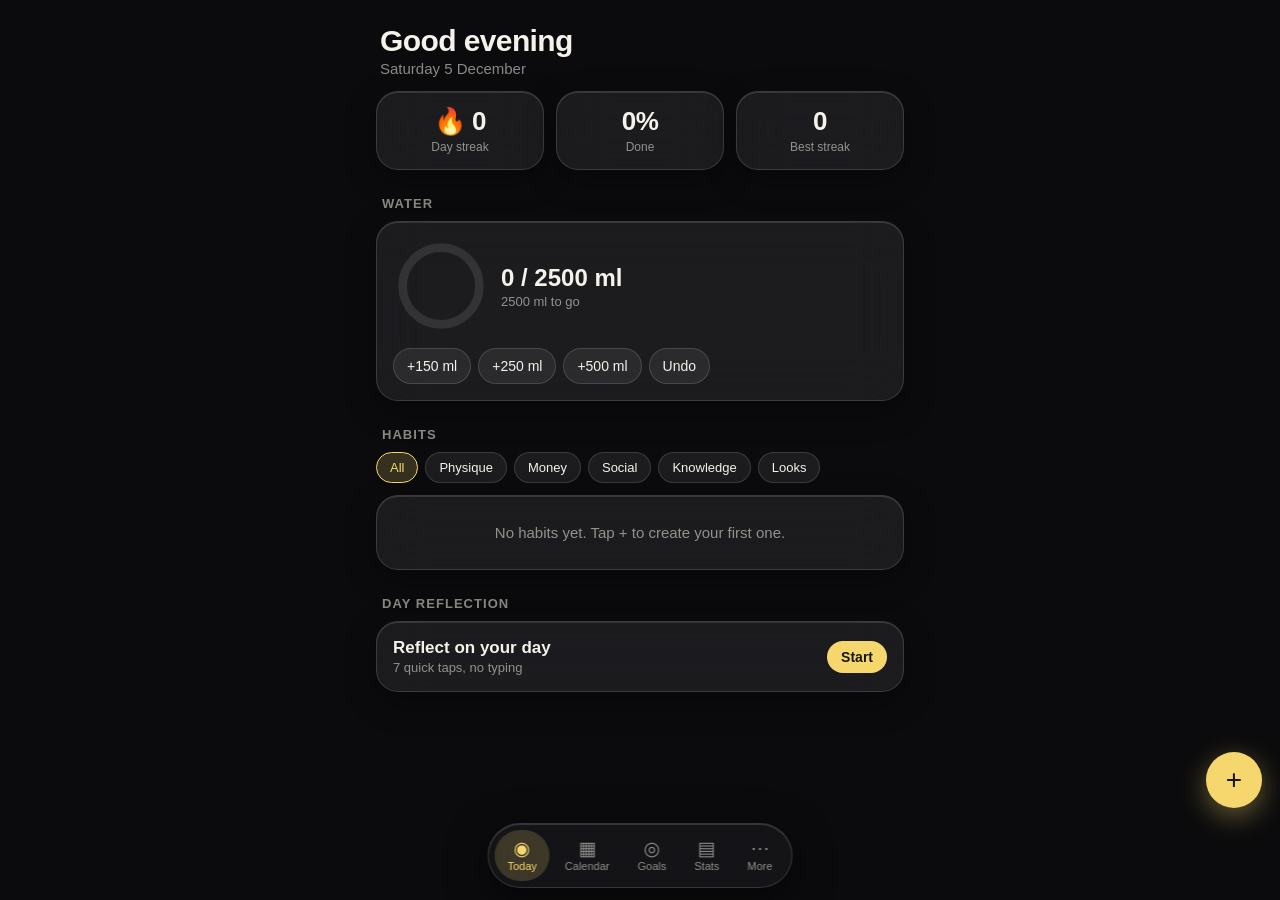
==== index.html @ 5b6a5ac0 "First version of the SI app (PWA): habits, calendar, water, goals, stats, reflection, lock, backup C" ====
<!doctype html>
<html lang="en">
<head>
<meta charset="utf-8">
<meta name="viewport" content="width=device-width,initial-scale=1,viewport-fit=cover,user-scalable=no">
<meta name="theme-color" content="#0b0b0d">
<meta name="apple-mobile-web-app-capable" content="yes">
<meta name="mobile-web-app-capable" content="yes">
<meta name="apple-mobile-web-app-status-bar-style" content="black-translucent">
<meta name="apple-mobile-web-app-title" content="SI">
<link rel="manifest" href="manifest.webmanifest">
<link rel="apple-touch-icon" href="icons/icon-180.png">
<link rel="icon" href="icons/icon.svg">
<link rel="stylesheet" href="style.css">
<title>SI</title>
</head>
<body>
<div id="bg"></div>
<main id="view"></main>
<nav id="tabs"></nav>
<div id="modal-root"></div>
<div id="lock-root"></div>
<canvas id="fx"></canvas>
<script src="app.js"></script>
</body>
</html>
---- style.css ----
:root{
  --bg:#0b0b0d; --glass:rgba(255,255,255,.07); --glass-2:rgba(255,255,255,.11);
  --line:rgba(255,255,255,.14); --text:#f4f2ea; --dim:rgba(244,242,234,.55);
  --accent:#f5d76e; --accent-soft:rgba(245,215,110,.18); --ok:#4ade80; --rest:#7aa2c9;
  --r:22px; --ease:cubic-bezier(.22,.9,.3,1);
}
*{box-sizing:border-box;-webkit-tap-highlight-color:transparent}
html,body{margin:0;height:100%;background:var(--bg);color:var(--text);font-family:-apple-system,BlinkMacSystemFont,"SF Pro Display","Helvetica Neue",sans-serif;overscroll-behavior:none}
#bg{position:fixed;inset:0;z-index:-1;background:
  radial-gradient(600px 400px at 85% -5%,rgba(245,215,110,.16),transparent 70%),
  radial-gradient(500px 500px at -10% 105%,rgba(122,162,201,.10),transparent 70%),var(--bg)}
main{padding:calc(env(safe-area-inset-top) + 18px) 16px calc(env(safe-area-inset-bottom) + 110px);max-width:560px;margin:0 auto;animation:in .45s var(--ease)}
@keyframes in{from{opacity:0;transform:translateY(10px)}to{opacity:1;transform:none}}
h1{font-size:30px;font-weight:700;letter-spacing:-.02em;margin:6px 4px 2px}
h2{font-size:13px;font-weight:600;letter-spacing:.08em;text-transform:uppercase;color:var(--dim);margin:26px 6px 10px}
.sub{color:var(--dim);margin:0 4px 14px;font-size:15px}
.glass{background:var(--glass);border:1px solid var(--line);border-radius:var(--r);backdrop-filter:blur(26px) saturate(160%);-webkit-backdrop-filter:blur(26px) saturate(160%);box-shadow:inset 0 1px 0 rgba(255,255,255,.12),0 10px 30px rgba(0,0,0,.35)}
.card{padding:16px;margin-bottom:12px;transition:transform .35s var(--ease),background .35s}
.row{display:flex;align-items:center;gap:12px}
.grow{flex:1;min-width:0}
.name{font-size:17px;font-weight:600;white-space:nowrap;overflow:hidden;text-overflow:ellipsis}
.meta{font-size:13px;color:var(--dim);margin-top:2px}
.chip{display:inline-block;font-size:11px;padding:3px 9px;border-radius:99px;background:var(--accent-soft);color:var(--accent);margin-right:6px;font-weight:600}
button{font:inherit;color:inherit;border:0;background:none;cursor:pointer}
.btn{padding:11px 18px;border-radius:99px;background:var(--glass-2);border:1px solid var(--line);font-weight:600;transition:transform .25s var(--ease),background .25s}
.btn:active{transform:scale(.95)}
.btn.primary{background:var(--accent);color:#1a1606;border-color:transparent}
.btn.danger{color:#ff8a8a}
.btn.small{padding:7px 13px;font-size:14px}
.check{width:44px;height:44px;border-radius:50%;border:2px solid var(--line);display:grid;place-items:center;flex:none;transition:all .4s var(--ease);font-size:20px;color:transparent}
.check.on{background:var(--accent);border-color:var(--accent);color:#1a1606;box-shadow:0 0 22px rgba(245,215,110,.45);transform:scale(1.04)}
.check.rest{background:rgba(122,162,201,.25);border-color:var(--rest);color:var(--rest)}
.stepper{display:flex;align-items:center;gap:8px}
.stepper button{width:34px;height:34px;border-radius:50%;background:var(--glass-2);border:1px solid var(--line);font-size:18px}
.stepper .val{min-width:62px;text-align:center;font-weight:600;font-variant-numeric:tabular-nums}
.bar{height:10px;border-radius:99px;background:rgba(255,255,255,.09);overflow:hidden}
.bar>i{display:block;height:100%;border-radius:99px;background:linear-gradient(90deg,var(--accent),#ffeaa0);transition:width .7s var(--ease)}
.bar.green>i{background:linear-gradient(90deg,#2fbf6a,var(--ok))}
.hero{display:flex;gap:12px}
.hero .glass{flex:1;padding:14px;text-align:center}
.hero b{display:block;font-size:26px;letter-spacing:-.02em}
.hero span{font-size:12px;color:var(--dim)}
#tabs{position:fixed;left:50%;transform:translateX(-50%);bottom:calc(env(safe-area-inset-bottom) + 12px);display:flex;gap:2px;padding:6px;border-radius:99px;background:rgba(30,30,34,.55);border:1px solid var(--line);backdrop-filter:blur(30px) saturate(180%);-webkit-backdrop-filter:blur(30px) saturate(180%);box-shadow:0 12px 40px rgba(0,0,0,.5),inset 0 1px 0 rgba(255,255,255,.14);z-index:20}
#tabs button{padding:9px 13px;border-radius:99px;font-size:11px;color:var(--dim);display:flex;flex-direction:column;align-items:center;gap:2px;transition:all .35s var(--ease)}
#tabs button .ic{font-size:19px;line-height:1}
#tabs button.on{background:var(--accent-soft);color:var(--accent)}
.cal-head{display:flex;align-items:center;justify-content:space-between;margin:6px 4px 12px}
.cal-head button{width:38px;height:38px;border-radius:50%;background:var(--glass-2);border:1px solid var(--line);font-size:18px}
.cal{display:grid;grid-template-columns:repeat(7,1fr);gap:7px;padding:14px}
.cal .dow{font-size:11px;color:var(--dim);text-align:center}
.day{aspect-ratio:1;border-radius:50%;display:grid;place-items:center;font-size:14px;font-variant-numeric:tabular-nums;transition:all .4s var(--ease);position:relative}
.day.today{outline:2px solid var(--accent);outline-offset:2px}
.day.complete{background:var(--ok);color:#06210f;font-weight:700;box-shadow:0 0 16px rgba(74,222,128,.65)}
.day.restonly{background:rgba(122,162,201,.35)}
.day.sel{transform:scale(1.15)}
.legend{display:flex;gap:14px;font-size:12px;color:var(--dim);margin:10px 6px;flex-wrap:wrap}
.legend i{display:inline-block;width:10px;height:10px;border-radius:50%;margin-right:5px;vertical-align:middle}
.heat{display:grid;grid-auto-flow:column;grid-template-rows:repeat(7,1fr);gap:3px;overflow-x:auto;padding:14px}
.heat i{width:11px;height:11px;border-radius:3px;background:rgba(255,255,255,.06)}
.bars{display:flex;align-items:flex-end;gap:8px;height:120px;padding:14px 14px 4px}
.bars div{flex:1;display:flex;flex-direction:column;justify-content:flex-end;align-items:center;height:100%;gap:6px}
.bars i{width:100%;border-radius:8px 8px 3px 3px;background:linear-gradient(180deg,var(--accent),rgba(245,215,110,.25));transition:height .8s var(--ease);min-height:3px}
.bars.blue i{background:linear-gradient(180deg,#7ec8ff,rgba(126,200,255,.25))}
.bars span{font-size:10px;color:var(--dim)}
.labels{display:flex;gap:8px;padding:0 14px 12px}
.labels span{flex:1;text-align:center;font-size:10px;color:var(--dim)}
#modal-root .scrim{position:fixed;inset:0;z-index:50;background:rgba(0,0,0,.55);backdrop-filter:blur(6px);display:flex;align-items:flex-end;justify-content:center;animation:fade .3s}
@keyframes fade{from{opacity:0}to{opacity:1}}
.sheet{width:100%;max-width:560px;max-height:88vh;overflow:auto;padding:20px 18px calc(env(safe-area-inset-bottom) + 22px);border-radius:28px 28px 0 0;background:rgba(24,24,28,.78);animation:up .45s var(--ease)}
@keyframes up{from{transform:translateY(60px);opacity:0}to{transform:none;opacity:1}}
.sheet h3{margin:0 0 14px;font-size:21px}
label{display:block;font-size:12px;color:var(--dim);margin:14px 4px 6px;letter-spacing:.05em;text-transform:uppercase}
input,select{width:100%;padding:13px 14px;border-radius:14px;border:1px solid var(--line);background:rgba(255,255,255,.07);color:var(--text);font:inherit;font-size:16px;outline:none}
input:focus,select:focus{border-color:var(--accent)}
.seg{display:flex;flex-wrap:wrap;gap:7px}
.seg button{padding:9px 13px;border-radius:99px;background:var(--glass);border:1px solid var(--line);font-size:14px;transition:all .25s}
.seg button.on{background:var(--accent);color:#1a1606;border-color:transparent;font-weight:600}
.actions{display:flex;gap:10px;margin-top:20px}
.actions .btn{flex:1;text-align:center}
.fab{position:fixed;right:18px;bottom:calc(env(safe-area-inset-bottom) + 92px);width:56px;height:56px;border-radius:50%;background:var(--accent);color:#1a1606;font-size:28px;box-shadow:0 8px 28px rgba(245,215,110,.4);z-index:15;transition:transform .3s var(--ease)}
.fab:active{transform:scale(.9)}
.empty{text-align:center;color:var(--dim);padding:28px 10px;font-size:15px}
.emoji-row{display:flex;gap:8px;justify-content:space-between}
.emoji-row button{flex:1;font-size:28px;padding:10px 0;border-radius:16px;background:var(--glass);border:1px solid var(--line);transition:all .25s var(--ease)}
.emoji-row button.on{background:var(--accent-soft);border-color:var(--accent);transform:scale(1.1)}
.abc{display:flex;flex-direction:column;gap:8px}
.abc button{text-align:left;padding:12px 14px;border-radius:14px;background:var(--glass);border:1px solid var(--line);transition:all .25s}
.abc button.on{background:var(--accent-soft);border-color:var(--accent)}
#lock-root .lock{position:fixed;inset:0;z-index:100;background:var(--bg);display:flex;flex-direction:column;align-items:center;justify-content:center;gap:26px}
.dots{display:flex;gap:14px}
.dots i{width:14px;height:14px;border-radius:50%;border:2px solid var(--dim);transition:all .25s}
.dots i.f{background:var(--accent);border-color:var(--accent);box-shadow:0 0 14px rgba(245,215,110,.6)}
.pad{display:grid;grid-template-columns:repeat(3,76px);gap:14px}
.pad button{height:76px;border-radius:50%;font-size:28px;background:var(--glass);border:1px solid var(--line)}
.pad button:active{background:var(--accent-soft)}
.shake{animation:shake .4s}
@keyframes shake{20%,60%{transform:translateX(-10px)}40%,80%{transform:translateX(10px)}}
#fx{position:fixed;inset:0;pointer-events:none;z-index:200;width:100%;height:100%}
.toast{position:fixed;left:50%;top:calc(env(safe-area-inset-top) + 16px);transform:translateX(-50%);padding:12px 20px;border-radius:99px;z-index:300;animation:toast 2.8s var(--ease) forwards;font-weight:600;white-space:nowrap}
@keyframes toast{0%{opacity:0;transform:translate(-50%,-20px)}12%,80%{opacity:1;transform:translate(-50%,0)}100%{opacity:0;transform:translate(-50%,-20px)}}
.water-ring{width:96px;height:96px;flex:none}
.water-ring circle{fill:none;stroke-width:9;stroke-linecap:round}
.cats{display:flex;flex-wrap:wrap;gap:7px;margin-bottom:12px}
.cats button{padding:7px 13px;border-radius:99px;font-size:13px;background:var(--glass);border:1px solid var(--line)}
.cats button.on{background:var(--accent-soft);color:var(--accent);border-color:var(--accent)}
.hint{font-size:13px;color:var(--dim);margin:8px 6px}
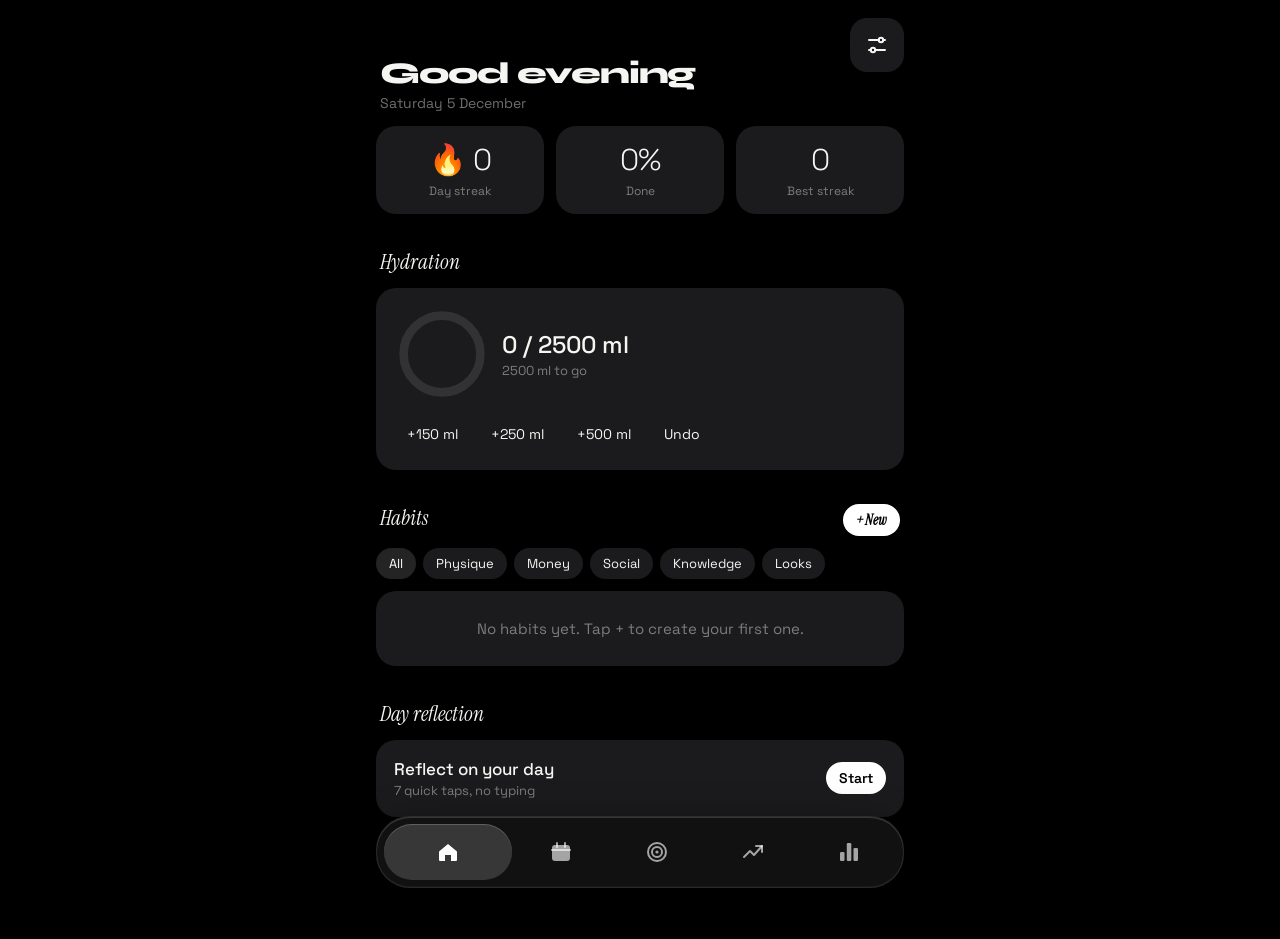
==== commit 9c779d36: "Restyle to black display look with glass tab bar, add income tracker Co-Authored-By: Claude Sonnet 5" ====
--- a/index.html
+++ b/index.html
@@ -11,6 +11,8 @@
 <link rel="manifest" href="manifest.webmanifest">
 <link rel="apple-touch-icon" href="icons/icon-180.png">
 <link rel="icon" href="icons/icon.svg">
+<link rel="preconnect" href="https://fonts.googleapis.com"><link rel="preconnect" href="https://fonts.gstatic.com" crossorigin>
+<link href="https://fonts.googleapis.com/css2?family=Instrument+Serif:ital@1&family=Space+Grotesk:wght@300;400;500;600&family=Syne:wght@800&display=swap" rel="stylesheet">
 <link rel="stylesheet" href="style.css">
 <title>SI</title>
 </head>
--- a/style.css
+++ b/style.css
@@ -104,3 +104,77 @@
 .cats button{padding:7px 13px;border-radius:99px;font-size:13px;background:var(--glass);border:1px solid var(--line)}
 .cats button.on{background:var(--accent-soft);color:var(--accent);border-color:var(--accent)}
 .hint{font-size:13px;color:var(--dim);margin:8px 6px}
+
+/* ===== v2 look: pure black, bold display type, serif labels, glass only where it floats ===== */
+:root{--bg:#000;--card:#1b1b1d;--line:rgba(255,255,255,.08);--ok:#6ee7a8;--text:#f5f5f2;--dim:rgba(245,245,242,.45);
+  --disp:"Syne","SF Pro Display",-apple-system,sans-serif;--serif:"Instrument Serif",Georgia,serif;--body:"Space Grotesk",-apple-system,sans-serif}
+html,body{background:#000;font-family:var(--body)}
+#bg{background:radial-gradient(520px 320px at 100% 0%,rgba(245,215,110,.07),transparent 70%),#000}
+main{position:relative;padding-top:calc(env(safe-area-inset-top) + 28px)}
+h1{font-family:var(--disp);font-weight:800;font-size:30px;letter-spacing:-.035em;margin:30px 4px 4px;padding-right:70px;line-height:1.05}
+.sub{font-size:14px}
+h2{font-family:var(--serif);font-style:italic;font-weight:400;font-size:21px;letter-spacing:0;text-transform:none;color:var(--text);margin:34px 4px 12px;display:flex;justify-content:space-between;align-items:baseline}
+h2 span{font-family:var(--body);font-style:normal;font-size:11px;letter-spacing:.16em;text-transform:uppercase;color:var(--dim)}
+.hbtn{position:absolute;top:calc(env(safe-area-inset-top) + 18px);right:16px;width:54px;height:54px;border-radius:17px;background:var(--card);display:grid;place-items:center;z-index:5;transition:transform .3s var(--ease)}
+.hbtn:active{transform:scale(.92)}
+.hbtn svg,#tabs svg{width:24px;height:24px;fill:currentColor;stroke:none}
+.hbtn svg.o,#tabs svg.o,#tabs svg .o{fill:none;stroke:currentColor;stroke-width:2;stroke-linecap:round;stroke-linejoin:round}
+#tabs svg .f{fill:currentColor;stroke:none}
+.glass{background:var(--card);border:0;border-radius:20px;backdrop-filter:none;-webkit-backdrop-filter:none;box-shadow:none}
+.card{padding:18px}
+.name{font-weight:500}
+.hero .glass,.hero .pill{background:var(--card);border-radius:20px}
+.hero b,.mval,.gpct{font-weight:300;letter-spacing:-.03em}
+.hero b{font-size:30px}
+.pill{flex:1;padding:14px;text-align:center}
+.pill b{display:block;font-size:22px;font-weight:300}.pill span{font-size:12px;color:var(--dim)}
+.chip{background:rgba(255,255,255,.08);color:var(--text);font-weight:500;font-size:10px;letter-spacing:.08em;text-transform:uppercase}
+.check.on{background:#fff;border-color:#fff;color:#000;box-shadow:none}
+.check{border-radius:14px;width:46px;height:46px}
+.btn{background:var(--card);border:0}.btn.primary{background:#fff;color:#000}
+.fab{background:#fff;color:#000;border-radius:18px;box-shadow:0 8px 30px rgba(0,0,0,.6)}
+.bar{height:4px;background:rgba(255,255,255,.1)}.bar>i{background:#fff}.bar.green>i{background:var(--ok)}
+.seg button,.cats button{background:var(--card);border:0}
+.seg button.on{background:#fff;color:#000}
+.cats button.on{background:rgba(255,255,255,.14);color:#fff;border:0}
+/* floating glass tab bar */
+#tabs{width:calc(100% - 32px);max-width:528px;justify-content:space-between;padding:7px;border-radius:34px;background:rgba(28,28,30,.62);border:1px solid rgba(255,255,255,.1);backdrop-filter:blur(28px) saturate(190%);-webkit-backdrop-filter:blur(28px) saturate(190%);box-shadow:inset 0 1px 0 rgba(255,255,255,.16),inset 0 -1px 0 rgba(255,255,255,.04),0 16px 44px rgba(0,0,0,.65)}
+#tabs button{flex:1;height:56px;border-radius:28px;flex-direction:row;justify-content:center;color:rgba(255,255,255,.62);transition:background .4s var(--ease),color .3s,flex .4s var(--ease)}
+#tabs button.on{background:rgba(255,255,255,.16);color:#fff;box-shadow:inset 0 1px 0 rgba(255,255,255,.2);flex:1.5}
+.sheet{background:rgba(24,24,26,.72);backdrop-filter:blur(30px) saturate(180%);-webkit-backdrop-filter:blur(30px) saturate(180%);border-top:1px solid rgba(255,255,255,.12)}
+input,select{background:rgba(255,255,255,.07);border:0;border-radius:14px}
+label{font-family:var(--serif);font-style:italic;text-transform:none;letter-spacing:0;font-size:15px;color:var(--text)}
+.empty{background:var(--card);border-radius:20px}
+/* goals */
+.goalcard{display:flex;gap:14px;background:var(--card);border-radius:20px;padding:18px;margin-bottom:12px;position:relative;align-items:flex-start}
+.gtitle{font-size:17px;font-weight:500;text-transform:uppercase;letter-spacing:.01em;line-height:1.2}
+.gpct{font-size:30px;margin-top:10px}.gpct small{font-size:13px;color:var(--dim);letter-spacing:0}
+.gside{text-align:right;font-size:13px;display:flex;flex-direction:column;align-items:flex-end;gap:2px}
+.gside b{font-size:20px;font-weight:500}.gside small{color:var(--dim)}
+.gbtns{position:absolute;right:-6px;bottom:-14px;display:flex;gap:8px}
+.sq{width:50px;height:50px;border-radius:16px;background:#2a2a2d;font-size:22px;color:#fff;transition:transform .25s var(--ease)}
+.sq.on{background:#fff;color:#000;box-shadow:0 8px 24px rgba(0,0,0,.55)}.sq:active{transform:scale(.9)}
+.gcheck{position:absolute;right:-6px;bottom:-14px}
+.goalcard{margin-bottom:26px}
+/* income */
+.metric{margin:26px 4px 0}
+.mhead{display:flex;justify-content:space-between;align-items:baseline}
+.mhead em{font-family:var(--serif);font-size:24px}
+.mhead span,.axis span{font-size:11px;letter-spacing:.18em;color:var(--dim)}
+.mval{font-size:68px;line-height:1.1;margin-top:10px;display:flex;align-items:baseline}
+.mval small{font-size:24px;color:var(--dim);margin-right:6px}
+.mgoal{font-size:15px;letter-spacing:0;margin-left:14px;color:var(--dim);font-weight:400}
+.chart{width:calc(100% + 32px);margin:18px -16px 0;height:170px;display:block;overflow:visible}
+.draw{stroke-dasharray:1200;stroke-dashoffset:1200;animation:draw 1.4s var(--ease) forwards}
+@keyframes draw{to{stroke-dashoffset:0}}
+.axis{display:flex;justify-content:space-between;margin:6px 0 16px}
+.flat{background:var(--card);border-radius:20px;margin-bottom:10px}
+.amt{font-weight:300;font-size:22px;letter-spacing:-.02em}
+/* consistency grid */
+.cons{display:grid;grid-template-columns:repeat(10,1fr);gap:7px}
+.cons i{aspect-ratio:1;border-radius:9px;background:#141416}
+.heat{background:var(--card)}.bars{background:none}
+.glass:has(>.bars){background:var(--card)}
+.cal{background:var(--card)}
+.day{border-radius:12px}.day.today{outline:1.5px solid #fff}
+.stepper button{background:#2a2a2d;border:0;border-radius:12px}
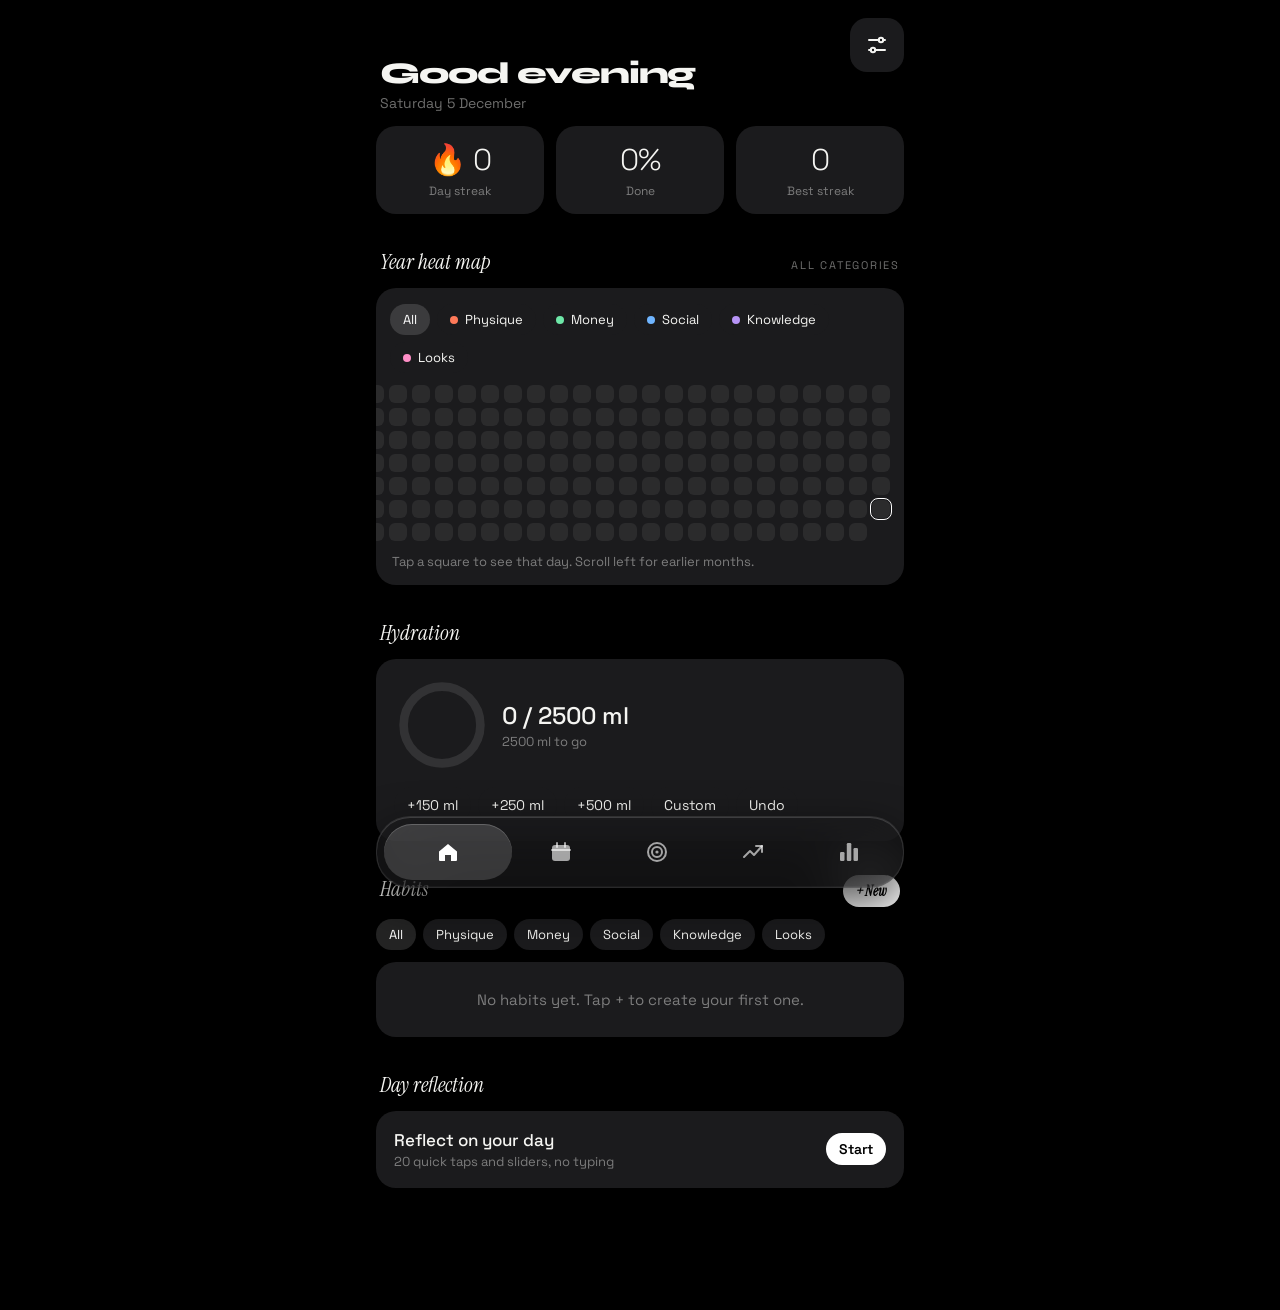
==== commit cf93f32c: "Add Ascend name and Liquid Glass style logo Co-Authored-By: Claude Haiku 5.5 <noreply@anthropic.com>" ====
--- a/index.html
+++ b/index.html
@@ -7,14 +7,14 @@
 <meta name="apple-mobile-web-app-capable" content="yes">
 <meta name="mobile-web-app-capable" content="yes">
 <meta name="apple-mobile-web-app-status-bar-style" content="black-translucent">
-<meta name="apple-mobile-web-app-title" content="SI">
+<meta name="apple-mobile-web-app-title" content="Ascend">
 <link rel="manifest" href="manifest.webmanifest">
 <link rel="apple-touch-icon" href="icons/icon-180.png">
 <link rel="icon" href="icons/icon.svg">
 <link rel="preconnect" href="https://fonts.googleapis.com"><link rel="preconnect" href="https://fonts.gstatic.com" crossorigin>
 <link href="https://fonts.googleapis.com/css2?family=Instrument+Serif:ital@1&family=Space+Grotesk:wght@300;400;500;600&family=Syne:wght@800&display=swap" rel="stylesheet">
 <link rel="stylesheet" href="style.css">
-<title>SI</title>
+<title>Ascend</title>
 </head>
 <body>
 <div id="bg"></div>
--- a/style.css
+++ b/style.css
@@ -9,7 +9,7 @@
 #bg{position:fixed;inset:0;z-index:-1;background:
   radial-gradient(600px 400px at 85% -5%,rgba(245,215,110,.16),transparent 70%),
   radial-gradient(500px 500px at -10% 105%,rgba(122,162,201,.10),transparent 70%),var(--bg)}
-main{padding:calc(env(safe-area-inset-top) + 18px) 16px calc(env(safe-area-inset-bottom) + 110px);max-width:560px;margin:0 auto;animation:in .45s var(--ease)}
+main{padding:calc(env(safe-area-inset-top) + 18px) 16px calc(env(safe-area-inset-bottom) + 110px);max-width:560px;margin:0 auto}
 @keyframes in{from{opacity:0;transform:translateY(10px)}to{opacity:1;transform:none}}
 h1{font-size:30px;font-weight:700;letter-spacing:-.02em;margin:6px 4px 2px}
 h2{font-size:13px;font-weight:600;letter-spacing:.08em;text-transform:uppercase;color:var(--dim);margin:26px 6px 10px}
@@ -32,7 +32,7 @@
 .check.rest{background:rgba(122,162,201,.25);border-color:var(--rest);color:var(--rest)}
 .stepper{display:flex;align-items:center;gap:8px}
 .stepper button{width:34px;height:34px;border-radius:50%;background:var(--glass-2);border:1px solid var(--line);font-size:18px}
-.stepper .val{min-width:62px;text-align:center;font-weight:600;font-variant-numeric:tabular-nums}
+.stepper .val{min-width:78px;text-align:center;font-weight:600;cursor:pointer;font-variant-numeric:tabular-nums}
 .bar{height:10px;border-radius:99px;background:rgba(255,255,255,.09);overflow:hidden}
 .bar>i{display:block;height:100%;border-radius:99px;background:linear-gradient(90deg,var(--accent),#ffeaa0);transition:width .7s var(--ease)}
 .bar.green>i{background:linear-gradient(90deg,#2fbf6a,var(--ok))}
@@ -178,3 +178,95 @@
 .cal{background:var(--card)}
 .day{border-radius:12px}.day.today{outline:1.5px solid #fff}
 .stepper button{background:#2a2a2d;border:0;border-radius:12px}
+.bar.red>i{background:#ff6b6b}
+.heatwrap{background:var(--card);border-radius:20px;padding:16px 0 14px}
+.heatwrap .cats{padding:0 14px;margin-bottom:12px}
+.dot{display:inline-block;width:8px;height:8px;border-radius:50%;margin-right:7px}
+.heatscroll{overflow-x:auto;padding:0 14px;scrollbar-width:none}
+.heatscroll::-webkit-scrollbar{display:none}
+.heatgrid{display:grid;grid-auto-flow:column;grid-template-rows:repeat(7,18px);grid-auto-columns:18px;gap:5px;width:max-content}
+.heatgrid i{width:18px;height:18px;border-radius:6px;background:rgba(255,255,255,.07);transition:transform .3s var(--ease)}
+.heatgrid i.fut{background:transparent}
+.heatgrid i.tdy{outline:1.5px solid #fff;outline-offset:1px}
+.heatgrid i:active{transform:scale(1.4)}
+.heatinfo{padding:12px 16px 0;font-size:13px;color:var(--dim);min-height:30px}
+textarea{width:100%;padding:13px 14px;border-radius:14px;border:0;background:rgba(255,255,255,.07);color:var(--text);font:inherit;font-size:16px;outline:none;resize:vertical}
+.tiles{display:grid;grid-template-columns:1fr 1fr;gap:12px}
+.tile{position:relative;border-radius:22px;padding:14px;min-height:132px;display:flex;flex-direction:column;justify-content:space-between;gap:10px;
+  background:linear-gradient(150deg,color-mix(in srgb,var(--c) 26%,#1b1b1d) 0%,#1b1b1d 75%);box-shadow:inset 0 1px 0 rgba(255,255,255,.08);transition:transform .35s var(--ease),background .5s,box-shadow .5s}
+.tile.done{background:linear-gradient(150deg,color-mix(in srgb,var(--c) 55%,#1b1b1d) 0%,color-mix(in srgb,var(--c) 18%,#1b1b1d) 100%);box-shadow:inset 0 1px 0 rgba(255,255,255,.18),0 0 28px color-mix(in srgb,var(--c) 28%,transparent)}
+.tile:active{transform:scale(.98)}
+.ttop{display:flex;justify-content:space-between;align-items:flex-start}
+.ticon{width:40px;height:40px;border-radius:13px;background:var(--c);display:grid;place-items:center}
+.ticon svg{width:22px;height:22px;fill:none;stroke:#0b0b0d;stroke-width:2;stroke-linecap:round;stroke-linejoin:round}
+.ticon.big{width:52px;height:52px;border-radius:17px}.ticon.big svg{width:28px;height:28px}
+.tcheck{width:40px;height:40px;border-radius:13px;background:rgba(0,0,0,.35);border:1.5px solid rgba(255,255,255,.18);font-size:19px;color:rgba(255,255,255,.35);transition:all .4s var(--ease)}
+.tcheck.on{background:#fff;border-color:#fff;color:#000;transform:scale(1.06)}
+.tcheck.rest{background:rgba(122,162,201,.3);color:var(--rest);border-color:var(--rest)}
+.tcheck.over{border-color:#ff6b6b;color:#ff8a8a}
+.tbody{cursor:pointer}
+.tname{font-size:17px;font-weight:600;line-height:1.15;letter-spacing:-.01em;word-break:break-word}
+.tmeta{font-size:12px;color:rgba(255,255,255,.55);margin-top:3px}
+.tnum .stepper{justify-content:space-between}
+.tnum .stepper button{width:30px;height:30px;border-radius:10px;background:rgba(0,0,0,.35);font-size:17px}
+.tnum .val{min-width:0;font-size:15px;flex:1;text-align:center}.tnum .val small{font-size:11px;color:rgba(255,255,255,.5);font-weight:400}
+.dhead{display:flex;gap:14px;align-items:center;margin-bottom:14px}
+.desc{white-space:pre-wrap;background:rgba(255,255,255,.06);border-radius:16px;padding:14px;font-size:15px;line-height:1.5}
+.desc.dim{color:var(--dim)}
+.facts{display:grid;grid-template-columns:1fr 1fr;gap:10px;margin-top:14px}
+.facts div{background:rgba(255,255,255,.05);border-radius:14px;padding:11px 12px}
+.facts span{display:block;font-size:11px;color:var(--dim);margin-bottom:3px}.facts b{font-weight:500;font-size:14px}
+.spark{width:100%;height:54px;display:block;margin-top:10px}
+.mrow{display:grid;grid-template-columns:96px 1fr 30px 64px;gap:10px;align-items:center;margin:9px 0;font-size:14px}
+.mrow b{font-weight:500;text-align:right}.mrow em{font-style:normal;font-size:12px;color:var(--dim)}
+.up,.mrow em.up{color:var(--ok)}.down,.mrow em.down{color:#ff8a8a}
+.insight{font-size:15px;line-height:1.45;border-left:3px solid rgba(255,255,255,.2)}
+.insight.pos{border-left-color:var(--ok)}.insight.neg{border-left-color:#ff8a8a}
+.sl{padding:10px 2px 4px}
+.slval{text-align:center;font-size:52px;font-weight:300;letter-spacing:-.03em;margin-bottom:14px;min-height:62px;line-height:62px}
+.slval:empty{display:none}
+input[type=range]{-webkit-appearance:none;appearance:none;width:100%;height:14px;padding:0;border-radius:99px;border:0;outline:none;
+  background:linear-gradient(90deg,var(--accent) var(--p,50%),rgba(255,255,255,.12) var(--p,50%))}
+input[type=range].untouched{background:rgba(255,255,255,.12)}
+input[type=range]::-webkit-slider-thumb{-webkit-appearance:none;width:34px;height:34px;border-radius:50%;background:rgba(255,255,255,.92);border:1px solid rgba(255,255,255,.6);box-shadow:0 4px 18px rgba(0,0,0,.5),inset 0 1px 0 #fff}
+input[type=range]::-moz-range-thumb{width:34px;height:34px;border-radius:50%;background:#fff;border:0}
+.sllab{display:flex;justify-content:space-between;font-size:12px;color:var(--dim);margin-top:12px}
+.mrow.cat{grid-template-columns:104px 1fr 30px 56px}
+.mrow.cat span{display:flex;align-items:center}
+.mrow .bar{height:6px}
+details summary{margin-top:14px;font-size:13px;color:var(--dim);cursor:pointer;list-style:none}
+details[open] summary{color:var(--text)}
+
+/* ===== final polish ===== */
+html{-webkit-text-size-adjust:100%}
+body{-webkit-touch-callout:none;-webkit-user-select:none;user-select:none;touch-action:manipulation;overscroll-behavior-y:none}
+input,textarea{-webkit-user-select:text;user-select:text}
+button{touch-action:manipulation}
+/* entrance: only when switching tabs, children rise in one after another */
+@keyframes rise{from{opacity:0;transform:translateY(16px) scale(.985)}to{opacity:1;transform:none}}
+main.enter>*{animation:rise .6s var(--ease) both;animation-delay:calc(var(--i,0)*55ms)}
+main.enter .tile,main.enter .goalcard,main.enter .card.flat{animation:rise .55s var(--ease) both;animation-delay:calc(160ms + var(--j,0)*60ms)}
+main.enter>.hbtn{animation:none}
+/* completing a habit: a quick springy pop and a soft glow pulse */
+@keyframes pop{0%{transform:scale(1)}35%{transform:scale(1.045)}70%{transform:scale(.99)}100%{transform:scale(1)}}
+@keyframes glow{0%{box-shadow:0 0 0 0 color-mix(in srgb,var(--c) 55%,transparent)}100%{box-shadow:0 0 0 22px transparent}}
+.tile.pop{animation:pop .5s var(--ease),glow .8s ease-out}
+.tile.pop .tcheck{animation:pop .5s var(--ease)}
+.tile.future{opacity:.55}
+.day.fut{opacity:.35}
+button:active{transition-duration:.1s}
+.btn,.sq,.tcheck,.stepper button,.seg button,.cats button{transition:transform .25s var(--ease),background .3s,color .3s,opacity .3s}
+.btn:active,.sq:active,.tcheck:active,.stepper button:active,.seg button:active,.cats button:active{transform:scale(.93)}
+.tile{will-change:transform}
+/* sheets */
+.grab{width:42px;height:5px;border-radius:99px;background:rgba(255,255,255,.22);margin:-8px auto 16px;touch-action:none}
+.sheet{animation:up .5s var(--ease)}
+.seg.tpl{flex-wrap:nowrap;overflow-x:auto;scrollbar-width:none;margin:0 -18px;padding:0 18px}
+.seg.tpl::-webkit-scrollbar{display:none}
+.seg.tpl button{white-space:nowrap;flex:none}
+.gdesc{font-size:13px;color:var(--dim);margin-top:8px;display:-webkit-box;-webkit-line-clamp:2;-webkit-box-orient:vertical;overflow:hidden}
+.toast{background:rgba(34,34,38,.82);backdrop-filter:blur(24px) saturate(180%);-webkit-backdrop-filter:blur(24px) saturate(180%);border:1px solid rgba(255,255,255,.12);box-shadow:0 12px 36px rgba(0,0,0,.5)}
+.hint{line-height:1.45}
+.card.flat{cursor:pointer;transition:transform .3s var(--ease)}.card.flat:active{transform:scale(.985)}
+.scrim{transition:opacity .3s}
+@media (prefers-reduced-motion:reduce){main.enter>*,main.enter .tile,main.enter .goalcard,.tile.pop{animation:none!important}}
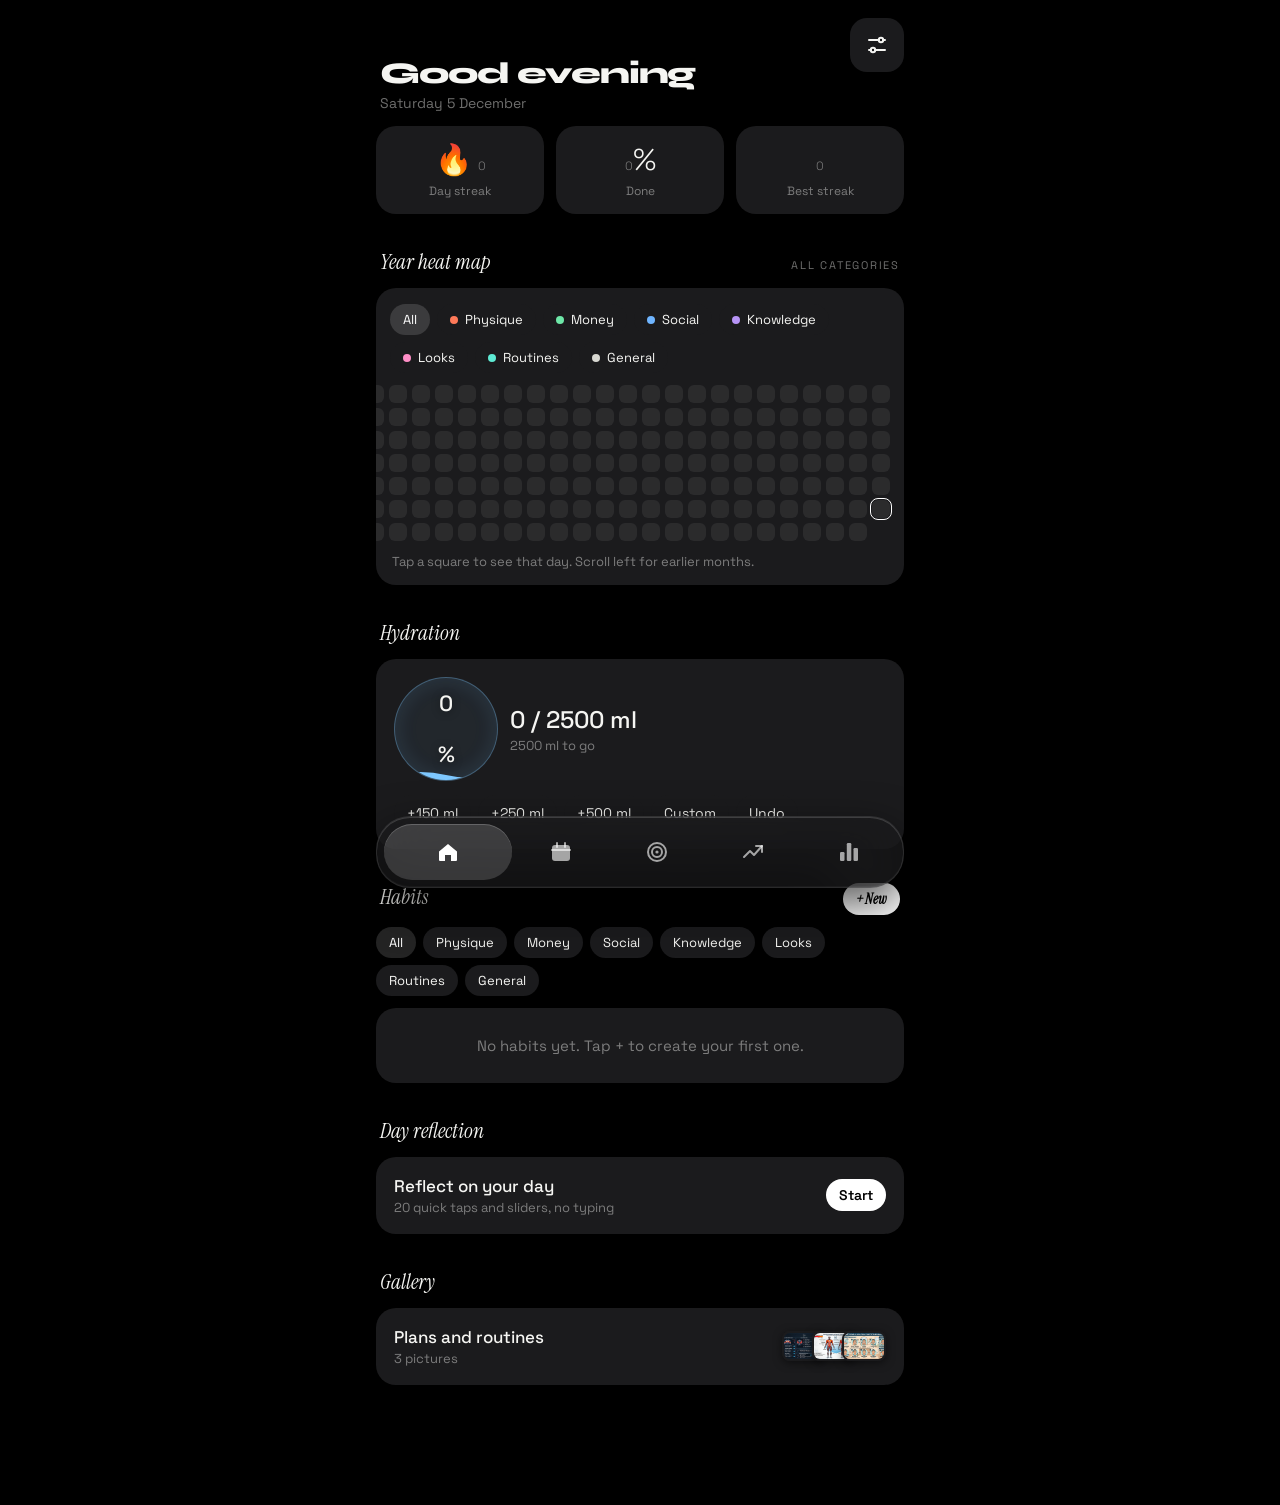
==== commit eb42c5ca: "Add Nutrition screen: describe a meal, tap details, log per meal Free and on the phone. Search uses " ====
--- a/index.html
+++ b/index.html
@@ -23,6 +23,7 @@
 <div id="modal-root"></div>
 <div id="lock-root"></div>
 <canvas id="fx"></canvas>
+<script src="food.js"></script>
 <script src="app.js"></script>
 </body>
 </html>
--- a/style.css
+++ b/style.css
@@ -270,3 +270,48 @@
 .card.flat{cursor:pointer;transition:transform .3s var(--ease)}.card.flat:active{transform:scale(.985)}
 .scrim{transition:opacity .3s}
 @media (prefers-reduced-motion:reduce){main.enter>*,main.enter .tile,main.enter .goalcard,.tile.pop{animation:none!important}}
+
+/* ===== water glass ===== */
+.wcirc{position:relative;width:104px;height:104px;flex:none;border-radius:50%;overflow:hidden;background:rgba(126,200,255,.07);border:1.5px solid rgba(126,200,255,.35);box-shadow:inset 0 0 22px rgba(126,200,255,.12),0 0 0 0 transparent;transition:border-color .6s,box-shadow .6s}
+.wcirc.full{border-color:rgba(110,231,168,.7);box-shadow:inset 0 0 22px rgba(110,231,168,.2),0 0 26px rgba(110,231,168,.25)}
+.wfill{position:absolute;left:0;right:0;bottom:0;height:0;background:linear-gradient(180deg,#7ec8ff 0%,#3d8fd6 100%);transition:height 1.4s cubic-bezier(.22,.9,.3,1),background .6s}
+.wcirc.full .wfill{background:linear-gradient(180deg,#6ee7a8 0%,#2fa874 100%)}
+.wave{position:absolute;left:0;top:-11px;width:200%;height:12px;fill:#7ec8ff;animation:wave 3.2s linear infinite;transition:fill .6s}
+.wave.w2{top:-9px;opacity:.55;animation-duration:5s;animation-direction:reverse}
+.wcirc.full .wave{fill:#6ee7a8}
+@keyframes wave{to{transform:translateX(-50%)}}
+.wpct{position:absolute;inset:0;display:grid;place-items:center;font-size:22px;font-weight:500;letter-spacing:-.02em;text-shadow:0 1px 8px rgba(0,0,0,.45);z-index:3}
+.bub{position:absolute;bottom:-8px;width:6px;height:6px;border-radius:50%;background:rgba(255,255,255,.55);z-index:2;animation:bub 4.5s ease-in infinite}
+.bub.b1{left:28%;animation-delay:0s}.bub.b2{left:55%;width:4px;height:4px;animation-delay:1.6s}.bub.b3{left:72%;width:5px;height:5px;animation-delay:3s}
+@keyframes bub{0%{transform:translateY(0);opacity:0}15%{opacity:.8}100%{transform:translateY(-92px);opacity:0}}
+.wdrop{position:absolute;left:50%;top:-14px;width:10px;height:14px;margin-left:-5px;border-radius:50% 50% 50% 50%/60% 60% 40% 40%;background:#bfe3ff;z-index:4;animation:drop .7s cubic-bezier(.5,0,.9,.6) forwards}
+@keyframes drop{0%{transform:translateY(0) scaleY(1.3);opacity:0}15%{opacity:1}100%{transform:translateY(58px) scaleY(1);opacity:.9}}
+.wsplash{position:absolute;left:50%;top:50%;width:20px;height:20px;margin:-10px 0 0 -10px;border-radius:50%;border:2px solid rgba(255,255,255,.7);z-index:4;opacity:0;animation:splash .9s .55s ease-out forwards}
+@keyframes splash{0%{transform:scale(.2);opacity:.9}100%{transform:scale(4.6);opacity:0}}
+@media (prefers-reduced-motion:reduce){.wave,.bub,.wdrop,.wsplash{animation:none!important}}
+
+/* weekly habits */
+.wkrow{font-size:15px;font-weight:600}.wkrow small{font-size:11px;font-weight:400;color:rgba(255,255,255,.55)}
+.wdots{display:flex;gap:5px;margin-top:8px}
+.wdots i{flex:1;height:8px;border-radius:99px;background:rgba(255,255,255,.12);transition:background .4s,transform .3s}
+.wdots i.on{background:var(--c);box-shadow:0 0 10px color-mix(in srgb,var(--c) 55%,transparent)}
+.wdots i.tdy{outline:1.5px solid rgba(255,255,255,.6);outline-offset:1px}
+
+/* gallery */
+.photo{padding:0;overflow:hidden}
+.pimg{position:relative;aspect-ratio:1408/768;background:#0e0e10;overflow:hidden}
+.pimg img{width:100%;height:100%;object-fit:cover;display:block;transition:transform .6s var(--ease)}
+.photo:active .pimg img{transform:scale(1.03)}
+.pimg::after{content:"";position:absolute;inset:0;background:linear-gradient(180deg,transparent 60%,rgba(0,0,0,.35));pointer-events:none}
+.pimg .chip{position:absolute;top:12px;left:12px;z-index:1;margin:0;background:rgba(0,0,0,.55);backdrop-filter:blur(12px);-webkit-backdrop-filter:blur(12px)}
+.pcap{padding:14px 16px 16px}
+.pthumbs{display:flex}
+.pthumbs img{width:44px;height:30px;object-fit:cover;border-radius:8px;border:2px solid var(--card);margin-left:-14px;box-shadow:0 2px 8px rgba(0,0,0,.5)}
+.pthumbs img:first-child{margin-left:0}
+.lightbox{position:fixed;inset:0;z-index:60;background:rgba(0,0,0,.88);backdrop-filter:blur(20px) saturate(160%);-webkit-backdrop-filter:blur(20px) saturate(160%);display:flex;flex-direction:column;animation:fade .3s}
+.lbbar{display:flex;align-items:center;gap:12px;padding:calc(env(safe-area-inset-top) + 14px) 16px 10px}
+.hbtn2{width:46px;height:46px;border-radius:15px;background:var(--card);display:grid;place-items:center;flex:none}
+.hbtn2 svg{width:22px;height:22px;fill:none;stroke:currentColor;stroke-width:2;stroke-linecap:round}
+.lbscroll{flex:1;overflow:auto;-webkit-overflow-scrolling:touch;display:flex;align-items:flex-start;padding:6px 12px calc(env(safe-area-inset-bottom) + 20px)}
+.lbscroll img{width:100%;flex:none;border-radius:16px;margin:auto 0;box-shadow:0 20px 50px rgba(0,0,0,.6);transition:width .45s var(--ease);animation:rise .55s var(--ease) both}
+.lbscroll img.zoom{width:260%;max-width:none;margin:0}
